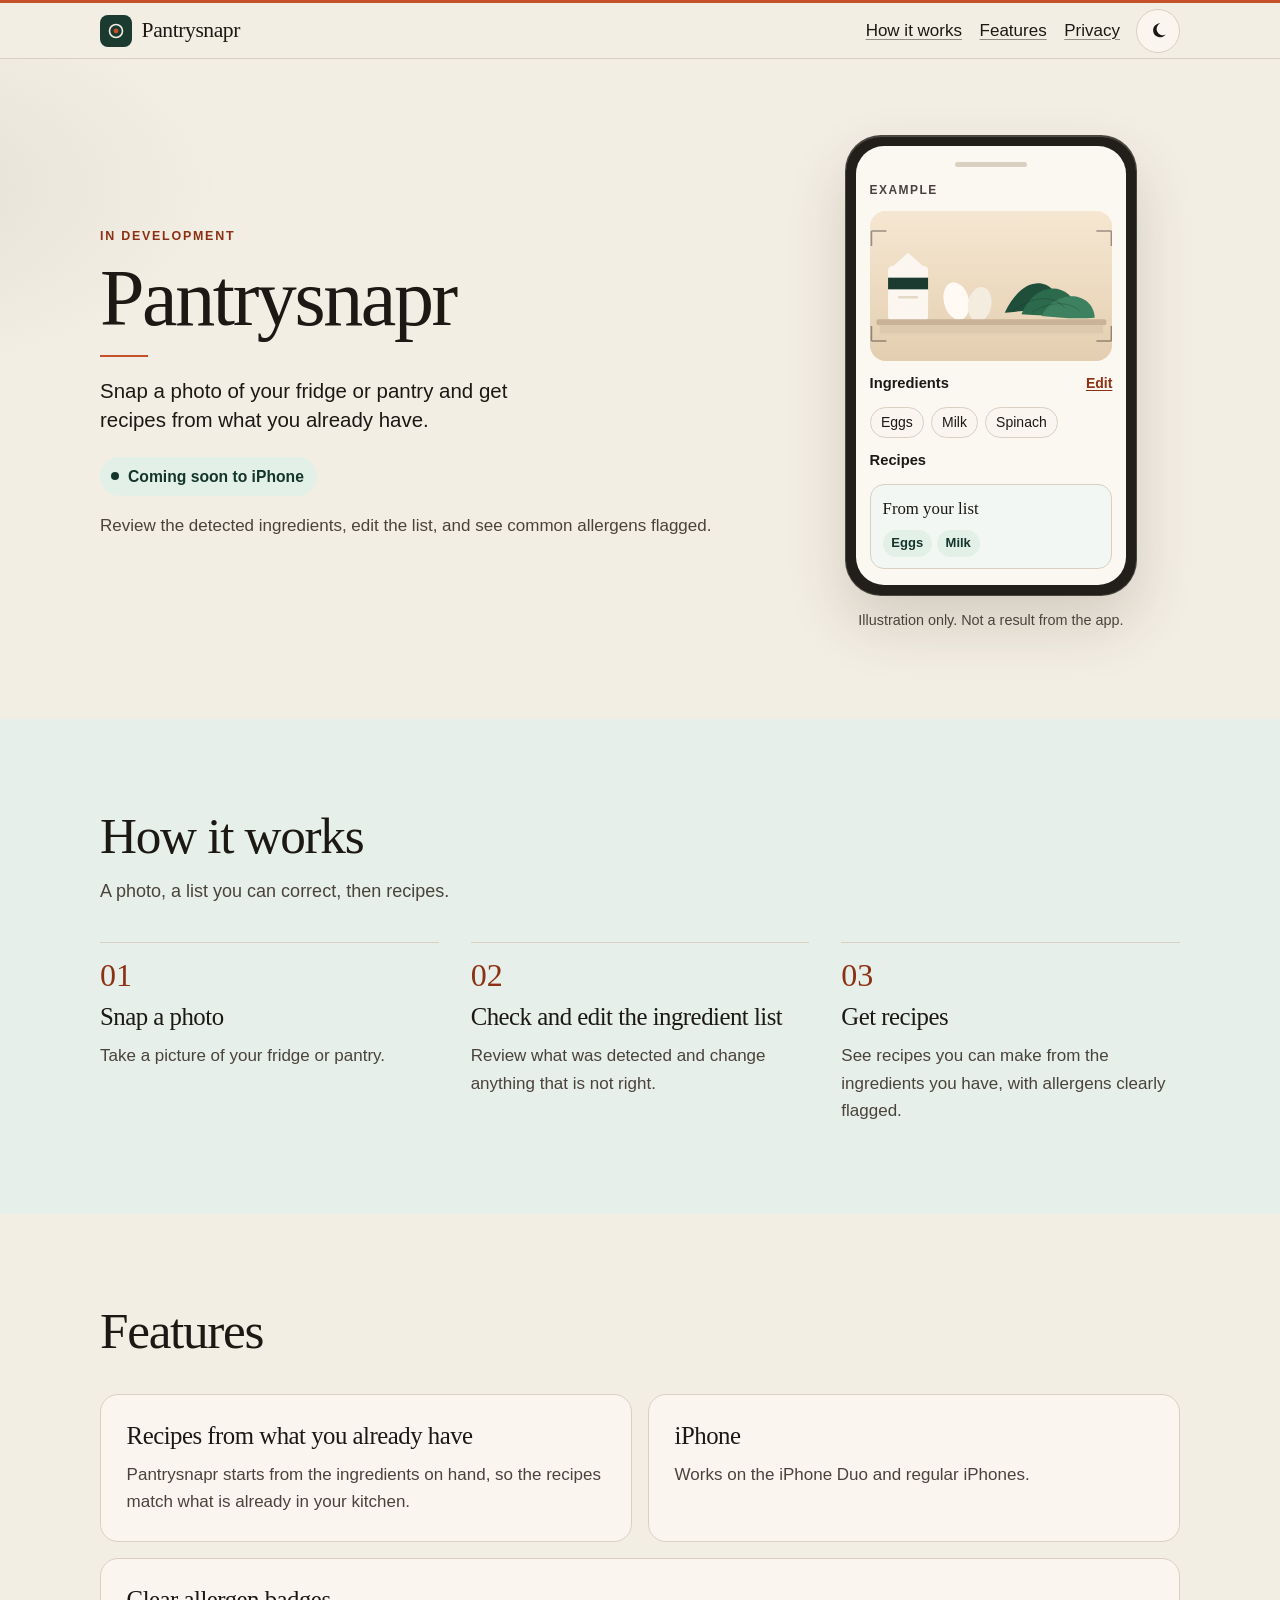
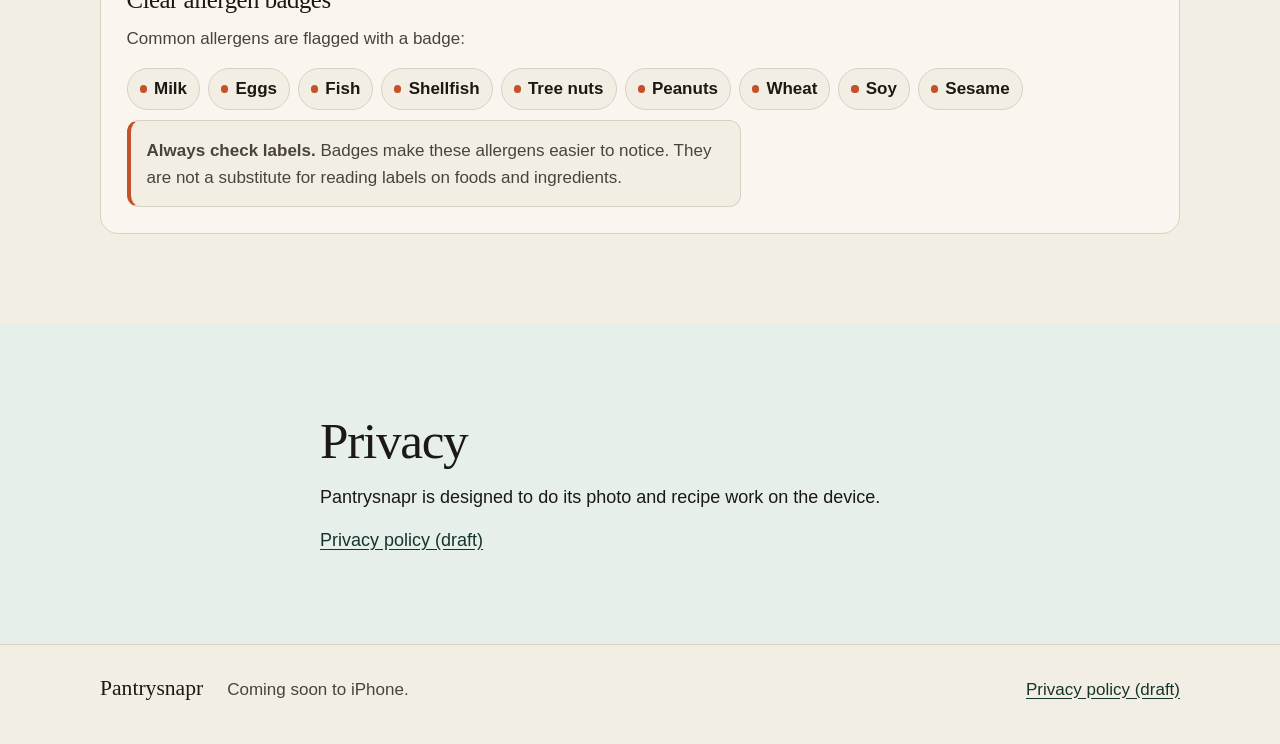
==== index.html @ 1e057cb0 "Add the Pantrysnapr static outline site. A single-page preview for the upcoming iPhone app, plus a d" ====
<!DOCTYPE html>
<html lang="en">
<head>
  <meta charset="utf-8">
  <meta name="viewport" content="width=device-width, initial-scale=1">
  <meta name="color-scheme" content="light dark">
  <meta name="theme-color" content="#f3eee4">
  <script>
    (function () {
      try {
        var stored = localStorage.getItem("theme");
        var dark = stored === "dark" || (stored !== "light" && window.matchMedia("(prefers-color-scheme: dark)").matches);
        if (stored === "light" || stored === "dark") {
          document.documentElement.setAttribute("data-theme", stored);
        }
        var meta = document.querySelector('meta[name="theme-color"]');
        if (meta) meta.setAttribute("content", dark ? "#141210" : "#f3eee4");
      } catch (e) {}
    })();
  </script>
  <title>Pantrysnapr — Coming soon to iPhone</title>
  <meta name="description" content="Pantrysnapr is an upcoming iPhone app. Snap a photo of your fridge or pantry, review the detected ingredients, and see recipes you can make, with allergens clearly flagged.">
  <link rel="icon" href="favicon.svg" type="image/svg+xml">
  <link rel="stylesheet" href="styles.css">
  <noscript><style>.theme-toggle{display:none}</style></noscript>
</head>
<body>
  <a class="skip" href="#main">Skip to content</a>
  <header class="site-header">
    <div class="wrap header-inner">
      <a class="logo" href="index.html">
        <svg class="logo-mark" viewBox="0 0 32 32" width="32" height="32" aria-hidden="true">
          <rect class="mark-bg" width="32" height="32" rx="8"/>
          <circle class="mark-ring" cx="16" cy="16" r="6.5" fill="none" stroke-width="1.6"/>
          <circle class="mark-dot" cx="16" cy="16" r="2.4"/>
        </svg>
        <span>Pantrysnapr</span>
      </a>
      <nav class="nav" aria-label="Primary">
        <a href="#how">How it works</a>
        <a href="#features">Features</a>
        <a href="#privacy">Privacy</a>
      </nav>
      <button type="button" class="theme-toggle" data-theme-toggle aria-pressed="false" aria-label="Use dark theme">
        <svg class="icon icon-moon" viewBox="0 0 24 24" aria-hidden="true">
          <path fill="currentColor" d="M14.6 2.8a8.4 8.4 0 1 0 6.6 13.5A7.2 7.2 0 0 1 14.6 2.8z"/>
        </svg>
        <svg class="icon icon-sun" viewBox="0 0 24 24" aria-hidden="true">
          <circle cx="12" cy="12" r="3.6" fill="currentColor"/>
          <g stroke="currentColor" stroke-width="1.6" stroke-linecap="round">
            <path d="M12 3v2.2M12 18.8V21M3 12h2.2M18.8 12H21M5.4 5.4l1.5 1.5M17.1 17.1l1.5 1.5M18.6 5.4l-1.5 1.5M6.9 17.1l-1.5 1.5"/>
          </g>
        </svg>
      </button>
    </div>
  </header>
  <main id="main" tabindex="-1">
    <section class="hero" aria-labelledby="site-title">
      <div class="wrap hero-grid">
        <div class="hero-copy">
          <p class="kicker">In development</p>
          <h1 class="wordmark" id="site-title">Pantrysnapr</h1>
          <span class="rule" aria-hidden="true"></span>
          <p class="pitch">Snap a photo of your fridge or pantry and get recipes from what you already have.</p>
          <p class="soon"><span class="soon-dot" aria-hidden="true"></span>Coming soon to iPhone</p>
          <p class="support">Review the detected ingredients, edit the list, and see common allergens flagged.</p>
        </div>
        <figure class="hero-visual">
          <div class="device" aria-hidden="true">
            <div class="device-screen">
              <div class="earpiece"></div>
              <p class="screen-kicker">Example</p>
              <div class="photo">
                <svg viewBox="0 0 320 180" preserveAspectRatio="xMidYMid slice">
                  <defs>
                    <linearGradient id="wall" x1="0" y1="0" x2="0" y2="1">
                      <stop offset="0" stop-color="#f6e7d2"/>
                      <stop offset="1" stop-color="#e4ceb0"/>
                    </linearGradient>
                  </defs>
                  <rect width="320" height="180" fill="url(#wall)"/>
                  <g>
                    <path d="M40 68 l20-18 20 18" fill="#fbf7f0"/>
                    <rect x="36" y="66" width="48" height="66" rx="5" fill="#fbf7f0"/>
                    <rect x="36" y="80" width="48" height="14" fill="#1b3a30"/>
                    <rect x="48" y="102" width="24" height="3" rx="1.5" fill="#e4d8c6"/>
                  </g>
                  <ellipse cx="118" cy="108" rx="15" ry="23" fill="#fffaf3" transform="rotate(-14 118 108)"/>
                  <ellipse cx="146" cy="112" rx="14" ry="21" fill="#f3ecdf" transform="rotate(10 146 112)"/>
                  <g>
                    <path d="M176 122c22-48 62-44 66-6-22 2-46 4-66 6z" fill="#1f4f3b"/>
                    <path d="M196 124c16-40 58-42 70-2-24 4-48 4-70 2z" fill="#2c6a4c"/>
                    <path d="M220 126c18-34 62-30 64 2-22 2-46 0-64-2z" fill="#3d8160"/>
                    <path d="M186 120c28-22 52-16 62-4" fill="none" stroke="#163828" stroke-width="1" opacity="0.45"/>
                    <path d="M208 122c26-16 48-12 58-2" fill="none" stroke="#163828" stroke-width="1" opacity="0.35"/>
                  </g>
                  <rect x="22" y="130" width="276" height="7" rx="3" fill="#c9b295"/>
                  <rect x="26" y="137" width="268" height="10" fill="#ddc9ad"/>
                  <g fill="none" stroke="#1c1814" stroke-opacity="0.42" stroke-width="2">
                    <path d="M16 24 h18 M16 24 v18"/>
                    <path d="M304 24 h-18 M304 24 v18"/>
                    <path d="M16 156 h18 M16 156 v-18"/>
                    <path d="M304 156 h-18 M304 156 v-18"/>
                  </g>
                </svg>
              </div>
              <div class="screen-row">
                <p class="screen-label">Ingredients</p>
                <p class="screen-edit">Edit</p>
              </div>
              <ul class="chips">
                <li>Eggs</li>
                <li>Milk</li>
                <li>Spinach</li>
              </ul>
              <p class="screen-label">Recipes</p>
              <div class="mini-card">
                <p class="mini-title">From your list</p>
                <p class="mini-badges"><span class="mini-badge">Eggs</span><span class="mini-badge">Milk</span></p>
              </div>
            </div>
          </div>
          <figcaption>Illustration only. Not a result from the app.<span class="visually-hidden"> A fridge photo, an editable ingredient list, and a recipe with allergen badges.</span></figcaption>
        </figure>
      </div>
    </section>

    <section class="section band" id="how" aria-labelledby="how-title">
      <div class="wrap">
        <div class="section-head">
          <h2 id="how-title">How it works</h2>
          <p class="lede">A photo, a list you can correct, then recipes.</p>
        </div>
        <ol class="steps">
          <li>
            <div class="step">
              <span class="step-index" aria-hidden="true">01</span>
              <h3>Snap a photo</h3>
              <p>Take a picture of your fridge or pantry.</p>
            </div>
          </li>
          <li>
            <div class="step">
              <span class="step-index" aria-hidden="true">02</span>
              <h3>Check and edit the ingredient list</h3>
              <p>Review what was detected and change anything that is not right.</p>
            </div>
          </li>
          <li>
            <div class="step">
              <span class="step-index" aria-hidden="true">03</span>
              <h3>Get recipes</h3>
              <p>See recipes you can make from the ingredients you have, with allergens clearly flagged.</p>
            </div>
          </li>
        </ol>
      </div>
    </section>

    <section class="section" id="features" aria-labelledby="features-title">
      <div class="wrap">
        <div class="section-head">
          <h2 id="features-title">Features</h2>
        </div>
        <div class="cards">
          <article class="card">
            <h3>Recipes from what you already have</h3>
            <p class="card-lead">Pantrysnapr starts from the ingredients on hand, so the recipes match what is already in your kitchen.</p>
          </article>
          <article class="card">
            <h3>iPhone</h3>
            <p class="card-lead">Works on the iPhone Duo and regular iPhones.</p>
          </article>
          <article class="card card-wide">
            <h3>Clear allergen badges</h3>
            <p>Common allergens are flagged with a badge:</p>
            <ul class="badges">
              <li>Milk</li>
              <li>Eggs</li>
              <li>Fish</li>
              <li>Shellfish</li>
              <li>Tree nuts</li>
              <li>Peanuts</li>
              <li>Wheat</li>
              <li>Soy</li>
              <li>Sesame</li>
            </ul>
            <p class="reminder"><strong>Always check labels.</strong> Badges make these allergens easier to notice. They are not a substitute for reading labels on foods and ingredients.</p>
          </article>
        </div>
      </div>
    </section>

    <section class="section band" id="privacy" aria-labelledby="privacy-title">
      <div class="wrap privacy-block">
        <h2 id="privacy-title">Privacy</h2>
        <p>Pantrysnapr is designed to do its photo and recipe work on the device.</p>
        <p><a href="privacy.html">Privacy policy (draft)</a></p>
      </div>
    </section>
  </main>
  <footer class="site-footer">
    <div class="wrap footer-inner">
      <p class="footer-name">Pantrysnapr</p>
      <p class="footer-note">Coming soon to iPhone.</p>
      <nav aria-label="Footer">
        <a href="privacy.html">Privacy policy (draft)</a>
      </nav>
    </div>
  </footer>
  <script src="theme.js"></script>
</body>
</html>
---- styles.css ----
/* Pantrysnapr outline site. System fonts only; no external assets. */

:root {
  color-scheme: light;
  --bg: #f3eee4;
  --surface: #faf6ef;
  --band: #e6efe9;
  --ink: #1c1814;
  --muted: #4a433b;
  --line: #d9d0c2;
  --paprika: #8d3114;
  --paprika-fill: #c4512a;
  --paprika-soft: #f6e4da;
  --herb-text: #14352c;
  --herb-fill: #e3f0e8;
  --link: #14352c;
  --mark-bg: #1b3a30;
  --mark-ring: #f3eee4;
  --bezel: #221e1a;
  --screen: #fbf7f1;
  --mini: #f3f7f4;
  --shadow: 0 28px 60px rgba(48, 28, 12, 0.16);
  --display: "Iowan Old Style", "Palatino Linotype", Palatino, "Noto Serif Display", "Noto Serif", Georgia, serif;
  --sans: Inter, "Source Sans 3", -apple-system, BlinkMacSystemFont, "Segoe UI", sans-serif;
}

:root[data-theme="dark"] {
  color-scheme: dark;
  --bg: #141210;
  --surface: #221f1b;
  --band: #1a211d;
  --ink: #f4efe6;
  --muted: #c8bfb2;
  --line: #3a342c;
  --paprika: #f3b08a;
  --paprika-fill: #c4512a;
  --paprika-soft: #3a241c;
  --herb-text: #d7eee3;
  --herb-fill: #1a2b24;
  --link: #d7eee3;
  --mark-bg: #d7eee3;
  --mark-ring: #141210;
  --bezel: #0c0b0a;
  --screen: #1b1916;
  --mini: #1c2420;
  --shadow: 0 28px 60px rgba(0, 0, 0, 0.5);
}

@media (prefers-color-scheme: dark) {
  :root:not([data-theme="light"]) {
    color-scheme: dark;
    --bg: #141210;
    --surface: #221f1b;
    --band: #1a211d;
    --ink: #f4efe6;
    --muted: #c8bfb2;
    --line: #3a342c;
    --paprika: #f3b08a;
    --paprika-fill: #c4512a;
    --paprika-soft: #3a241c;
    --herb-text: #d7eee3;
    --herb-fill: #1a2b24;
    --link: #d7eee3;
    --mark-bg: #d7eee3;
    --mark-ring: #141210;
    --bezel: #0c0b0a;
    --screen: #1b1916;
    --mini: #1c2420;
    --shadow: 0 28px 60px rgba(0, 0, 0, 0.5);
  }
}

*,
*::before,
*::after {
  box-sizing: border-box;
}

html {
  scroll-padding-top: 5.5rem;
}

body {
  margin: 0;
  border-top: 3px solid var(--paprika-fill);
  background:
    radial-gradient(900px 420px at 100% -10%, rgba(196, 81, 42, 0.08), transparent 55%),
    radial-gradient(700px 380px at -10% 8%, rgba(27, 58, 48, 0.08), transparent 50%),
    var(--bg);
  color: var(--ink);
  font-family: var(--sans);
  font-size: 1.0625rem;
  line-height: 1.6;
  text-rendering: optimizeLegibility;
}

body,
button {
  font-family: var(--sans);
}

h1,
h2,
h3,
p,
ul,
ol,
figure,
blockquote {
  margin: 0;
}

ul,
ol {
  padding: 0;
}

img,
svg {
  display: block;
}

a {
  color: var(--link);
  text-underline-offset: 0.18em;
}

a:visited {
  color: var(--link);
}

a:hover {
  text-decoration-thickness: 2px;
}

:focus-visible {
  outline: 2px solid var(--ink);
  outline-offset: 3px;
}

::selection {
  background: #e7c2b2;
  color: #1c1814;
}

:root[data-theme="dark"] ::selection {
  background: #6b3a28;
  color: #f4efe6;
}

@media (prefers-color-scheme: dark) {
  :root:not([data-theme="light"]) ::selection {
    background: #6b3a28;
    color: #f4efe6;
  }
}

.skip {
  position: absolute;
  left: 1rem;
  top: -4rem;
  z-index: 20;
  background: var(--ink);
  color: var(--bg);
  padding: 0.55rem 0.9rem;
  text-decoration: none;
}

.skip:focus {
  top: 0.75rem;
}

.wrap {
  width: min(1080px, calc(100% - 2 * clamp(1.15rem, 4vw, 2rem)));
  margin-inline: auto;
}

.site-header {
  position: sticky;
  top: 0;
  z-index: 10;
  background: var(--bg);
  border-bottom: 1px solid var(--line);
}

.header-inner {
  display: grid;
  grid-template-columns: 1fr auto;
  grid-template-areas:
    "logo toggle"
    "nav nav";
  align-items: center;
  column-gap: 1rem;
  row-gap: 0.1rem;
  padding-block: 0.7rem;
}

.logo {
  grid-area: logo;
  display: inline-flex;
  align-items: center;
  gap: 0.6rem;
  min-height: 44px;
  color: var(--ink);
  font-family: var(--display);
  font-size: 1.35rem;
  letter-spacing: -0.02em;
  text-decoration: none;
}

.logo-mark {
  width: 2rem;
  height: 2rem;
  flex: none;
}

.logo-mark .mark-bg {
  fill: var(--mark-bg);
}

.logo-mark .mark-ring {
  stroke: var(--mark-ring);
}

.logo-mark .mark-dot {
  fill: var(--paprika-fill);
}

.nav {
  grid-area: nav;
  display: flex;
  flex-wrap: wrap;
  gap: 0.15rem 1.1rem;
}

.nav a {
  display: inline-flex;
  align-items: center;
  min-height: 44px;
  color: var(--ink);
  text-decoration-color: color-mix(in srgb, var(--ink) 45%, transparent);
}

.theme-toggle {
  grid-area: toggle;
  justify-self: end;
  width: 44px;
  height: 44px;
  display: grid;
  place-items: center;
  padding: 0;
  border: 1px solid var(--line);
  border-radius: 999px;
  background: var(--surface);
  color: var(--ink);
  cursor: pointer;
}

.theme-toggle:hover {
  border-color: var(--ink);
}

.theme-toggle .icon {
  width: 1.25rem;
  height: 1.25rem;
}

.icon-sun {
  display: none;
}

:root[data-theme="dark"] .icon-moon {
  display: none;
}

:root[data-theme="dark"] .icon-sun {
  display: block;
}

@media (prefers-color-scheme: dark) {
  :root:not([data-theme="light"]) .icon-moon {
    display: none;
  }

  :root:not([data-theme="light"]) .icon-sun {
    display: block;
  }
}

@media (min-width: 760px) {
  .header-inner {
    grid-template-columns: auto 1fr auto;
    grid-template-areas: "logo nav toggle";
    padding-block: 0.35rem;
  }

  .nav {
    justify-content: flex-end;
  }
}

.hero {
  padding-top: clamp(2.4rem, 6vw, 4.75rem);
  padding-bottom: clamp(3.25rem, 7vw, 5.5rem);
}

.hero-grid {
  display: grid;
  gap: clamp(2.25rem, 5vw, 4rem);
  align-items: center;
}

@media (min-width: 880px) {
  .hero-grid {
    grid-template-columns: minmax(0, 1.35fr) minmax(260px, 0.8fr);
  }
}

.kicker {
  margin-bottom: 0.85rem;
  color: var(--paprika);
  font-size: 0.78rem;
  font-weight: 600;
  letter-spacing: 0.14em;
  text-transform: uppercase;
}

.wordmark {
  font-family: var(--display);
  font-weight: 400;
  font-size: clamp(2.7rem, 5vw + 1rem, 5.6rem);
  line-height: 0.95;
  letter-spacing: -0.03em;
  max-width: 100%;
}

.rule {
  display: block;
  width: 3rem;
  height: 2px;
  margin: 1.15rem 0 1.2rem;
  background: var(--paprika-fill);
}

.pitch {
  max-width: 22em;
  font-size: clamp(1.2rem, 1.6vw, 1.45rem);
  line-height: 1.45;
}

.soon {
  display: inline-flex;
  align-items: center;
  gap: 0.55rem;
  margin-top: 1.35rem;
  padding: 0.45rem 0.85rem 0.45rem 0.7rem;
  border-radius: 999px;
  background: var(--herb-fill);
  color: var(--herb-text);
  font-weight: 600;
  font-size: 0.98rem;
}

.soon-dot {
  width: 0.5rem;
  height: 0.5rem;
  border-radius: 50%;
  background: currentColor;
  flex: none;
}

.support {
  max-width: 36em;
  margin-top: 1rem;
  color: var(--muted);
}

.hero-visual {
  margin: 0;
}

.device {
  width: min(100%, 292px);
  margin-inline: auto;
  padding: 10px;
  border-radius: 36px;
  border: 1px solid rgba(255, 244, 230, 0.18);
  background: var(--bezel);
  box-shadow: var(--shadow), inset 0 1px 0 rgba(255, 248, 240, 0.2);
}

.device-screen {
  display: flex;
  flex-direction: column;
  gap: 0.7rem;
  padding: 0.85rem 0.85rem 0.95rem;
  border-radius: 28px;
  background: var(--screen);
  color: var(--ink);
}

.earpiece {
  width: 4.5rem;
  height: 5px;
  margin: 0.15rem auto 0.15rem;
  border-radius: 999px;
  background: var(--line);
}

.screen-kicker {
  color: var(--muted);
  font-size: 0.75rem;
  font-weight: 600;
  letter-spacing: 0.12em;
  text-transform: uppercase;
}

.photo {
  height: 150px;
  border-radius: 16px;
  overflow: hidden;
  background: #efe2cf;
}

.photo svg {
  width: 100%;
  height: 100%;
}

.screen-row {
  display: flex;
  justify-content: space-between;
  align-items: baseline;
  gap: 0.5rem;
}

.screen-label {
  font-size: 0.92rem;
  font-weight: 600;
}

.screen-edit {
  color: var(--paprika);
  font-size: 0.875rem;
  font-weight: 600;
  text-decoration: underline;
  text-underline-offset: 0.15em;
}

.chips {
  display: flex;
  flex-wrap: wrap;
  gap: 0.4rem;
  list-style: none;
}

.chips li {
  border: 1px solid var(--line);
  border-radius: 999px;
  background: var(--surface);
  padding: 0.2rem 0.65rem;
  font-size: 0.875rem;
}

.mini-card {
  display: flex;
  flex-direction: column;
  align-items: flex-start;
  gap: 0.45rem;
  padding: 0.7rem 0.75rem;
  border: 1px solid var(--line);
  border-radius: 14px;
  background: var(--mini);
}

.mini-title {
  font-family: var(--display);
  font-size: 1.05rem;
}

.mini-badges {
  display: flex;
  flex-wrap: wrap;
  gap: 0.3rem;
}

.mini-badge {
  border-radius: 999px;
  background: var(--herb-fill);
  color: var(--herb-text);
  padding: 0.2rem 0.55rem;
  font-size: 0.8125rem;
  font-weight: 600;
  white-space: nowrap;
}

.visually-hidden {
  position: absolute;
  width: 1px;
  height: 1px;
  padding: 0;
  margin: -1px;
  overflow: hidden;
  clip: rect(0, 0, 0, 0);
  white-space: nowrap;
  border: 0;
}

.hero-visual figcaption {
  max-width: 36ch;
  margin: 0.9rem auto 0;
  color: var(--muted);
  font-size: 0.9rem;
  line-height: 1.45;
  text-align: center;
}

.section {
  padding-block: clamp(3.25rem, 7vw, 5.75rem);
}

.band {
  background: var(--band);
}

.section-head {
  max-width: 38rem;
}

.section-head h2 {
  font-family: var(--display);
  font-weight: 400;
  font-size: clamp(2.1rem, 4vw, 3.25rem);
  line-height: 1.08;
  letter-spacing: -0.025em;
}

.lede {
  margin-top: 0.85rem;
  max-width: 40em;
  color: var(--muted);
  font-size: 1.125rem;
}

.steps {
  list-style: none;
  display: grid;
  gap: 1.75rem;
  margin-top: 2.25rem;
}

.step {
  height: 100%;
  padding-top: 1rem;
  border-top: 1px solid var(--line);
}

.step-index {
  display: block;
  margin-bottom: 0.7rem;
  color: var(--paprika);
  font-family: var(--display);
  font-size: 2rem;
  line-height: 1;
}

.step h3,
.card h3 {
  font-family: var(--display);
  font-weight: 400;
  font-size: 1.55rem;
  line-height: 1.2;
  letter-spacing: -0.02em;
}

.step p,
.card p {
  margin-top: 0.65rem;
  color: var(--muted);
}

@media (min-width: 800px) {
  .steps {
    grid-template-columns: repeat(3, 1fr);
    gap: 2rem;
  }
}

.cards {
  display: grid;
  gap: 1rem;
  margin-top: 2.25rem;
}

.card {
  background: var(--surface);
  border: 1px solid var(--line);
  border-radius: 18px;
  padding: clamp(1.2rem, 2vw, 1.6rem);
}

.card-lead {
  color: var(--ink);
}

@media (min-width: 800px) {
  .cards {
    grid-template-columns: 1fr 1fr;
  }

  .card-wide {
    grid-column: 1 / -1;
  }
}

.badges {
  display: flex;
  flex-wrap: wrap;
  gap: 0.5rem;
  list-style: none;
  margin-top: 1rem;
}

.badges li {
  display: inline-flex;
  align-items: center;
  gap: 0.45rem;
  border: 1px solid var(--line);
  border-radius: 999px;
  background: var(--bg);
  color: var(--ink);
  padding: 0.4rem 0.75rem;
  font-weight: 600;
}

.badges li::before {
  content: "";
  width: 0.45rem;
  height: 0.45rem;
  border-radius: 50%;
  background: var(--paprika-fill);
  flex: none;
}

.reminder {
  margin-top: 1.15rem;
  max-width: 65ch;
  padding: 0.95rem 1rem;
  border: 1px solid var(--line);
  border-left: 4px solid var(--paprika-fill);
  border-radius: 12px;
  color: var(--ink);
  background: var(--bg);
}

.privacy-block {
  max-width: 40rem;
}

.privacy-block h2 {
  font-family: var(--display);
  font-weight: 400;
  font-size: clamp(2.1rem, 4vw, 3.25rem);
  line-height: 1.08;
  letter-spacing: -0.025em;
}

.privacy-block p {
  margin-top: 0.9rem;
  font-size: 1.125rem;
}

.site-footer {
  border-top: 1px solid var(--line);
  padding-block: 1.6rem 2.4rem;
}

.footer-inner {
  display: flex;
  flex-wrap: wrap;
  align-items: baseline;
  gap: 0.6rem 1.5rem;
}

.footer-name {
  font-family: var(--display);
  font-size: 1.35rem;
}

.footer-note {
  color: var(--muted);
}

.footer-inner nav {
  margin-left: auto;
}

@media (max-width: 640px) {
  .footer-inner nav {
    margin-left: 0;
    flex-basis: 100%;
  }
}

.draft-banner {
  background: var(--paprika-soft);
  color: var(--ink);
  border-bottom: 1px solid var(--line);
}

.draft-banner p {
  width: min(1080px, calc(100% - 2 * clamp(1.15rem, 4vw, 2rem)));
  margin-inline: auto;
  padding-block: 0.75rem;
}

.draft-flag {
  display: inline-block;
  margin-right: 0.45rem;
  padding: 0.12rem 0.45rem;
  border: 1px solid var(--ink);
  border-radius: 999px;
  font-size: 0.72rem;
  font-weight: 600;
  letter-spacing: 0.08em;
  text-transform: uppercase;
  vertical-align: 0.12em;
}

.policy {
  max-width: 68ch;
  padding-block: clamp(2.5rem, 6vw, 4.5rem);
}

.policy h1 {
  margin-top: 0.8rem;
  font-family: var(--display);
  font-weight: 400;
  font-size: clamp(2.4rem, 5vw, 3.8rem);
  line-height: 1.08;
  letter-spacing: -0.025em;
}

.policy h2 {
  margin-top: 2rem;
  font-family: var(--display);
  font-weight: 400;
  font-size: 1.7rem;
  letter-spacing: -0.02em;
}

.policy p {
  margin-top: 0.75rem;
}

.policy .back {
  margin-top: 2rem;
}

@media (prefers-reduced-motion: no-preference) {
  html {
    scroll-behavior: smooth;
  }
}

@media (prefers-contrast: more) {
  .soon,
  .card,
  .badges li,
  .theme-toggle,
  .device,
  .draft-banner,
  .reminder,
  .mini-card,
  .chips li {
    border-width: 2px;
  }
}

@media (forced-colors: active) {
  .soon,
  .card,
  .badges li,
  .theme-toggle,
  .device,
  .draft-banner,
  .reminder,
  .mini-card {
    border: 1px solid CanvasText;
  }
}

@media print {
  .theme-toggle,
  .skip {
    display: none;
  }

  .site-header {
    position: static;
  }

  body {
    background: #fff;
    color: #000;
  }
}
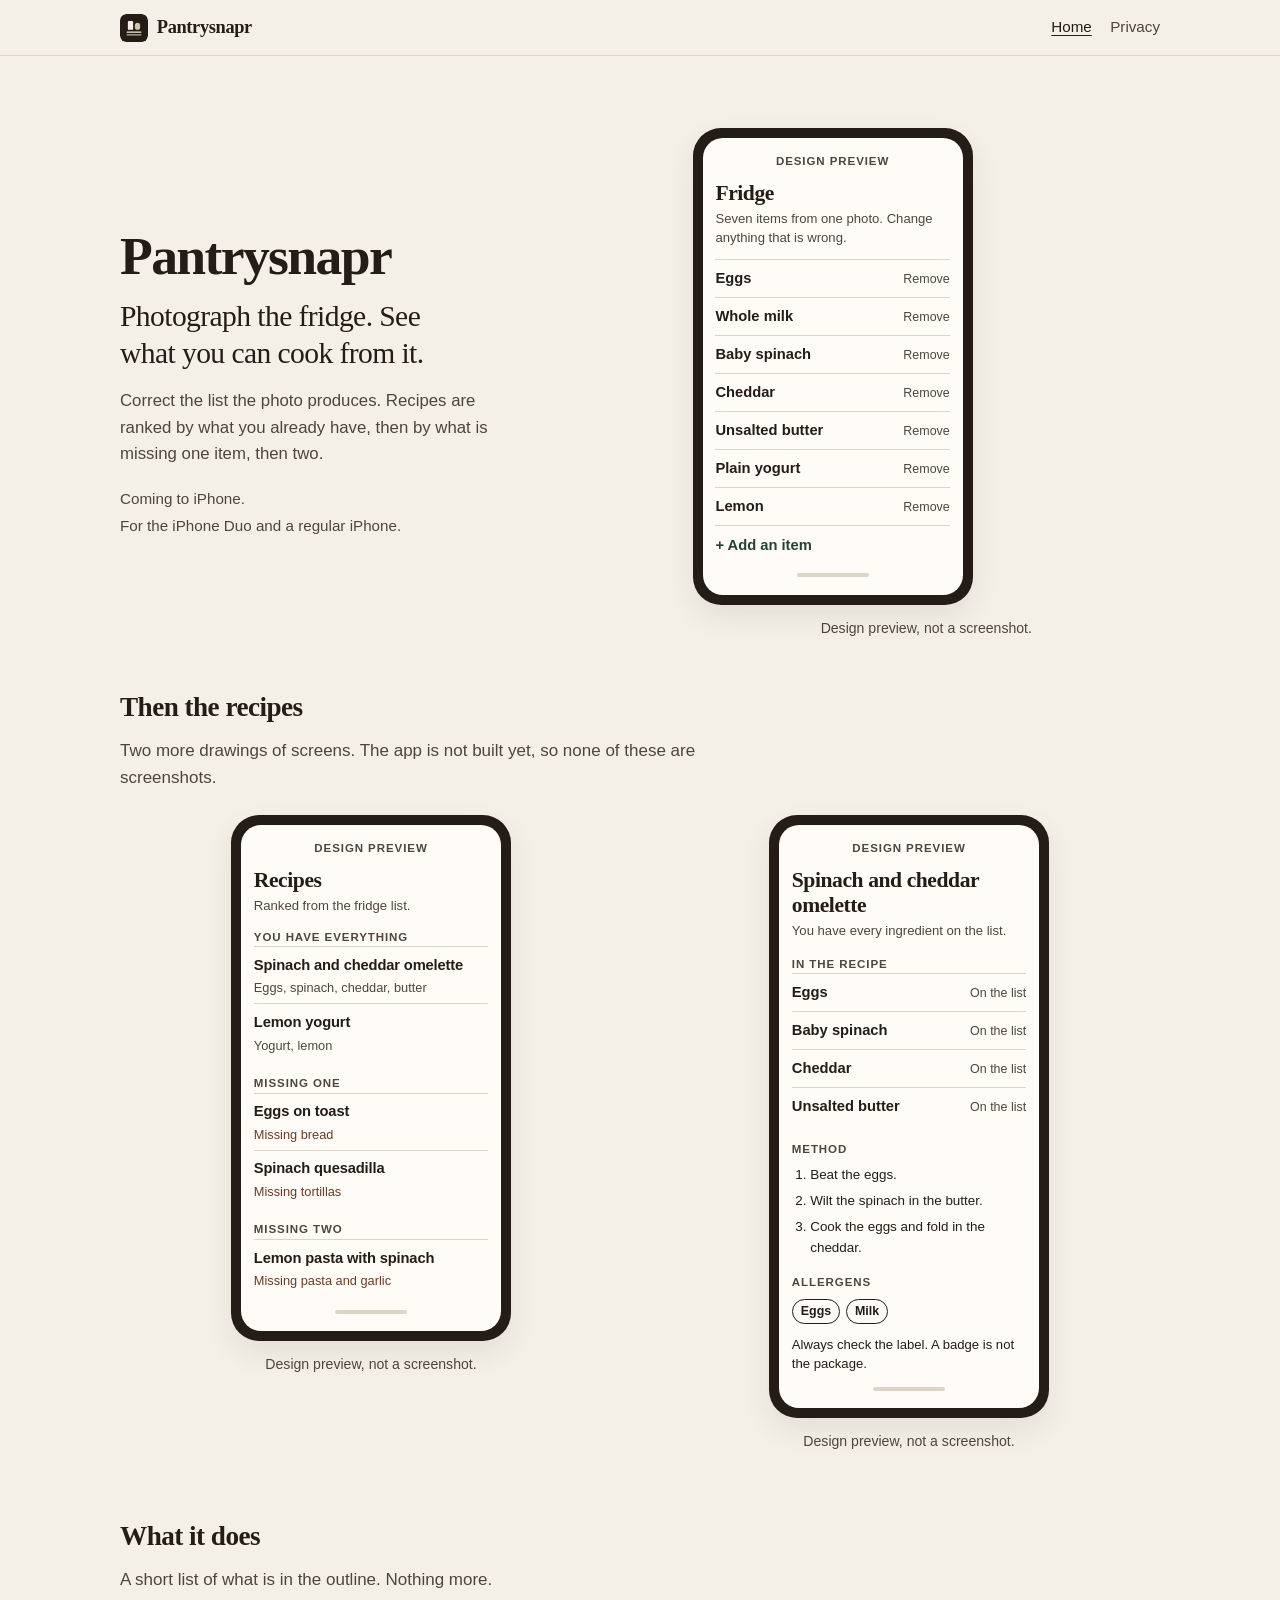
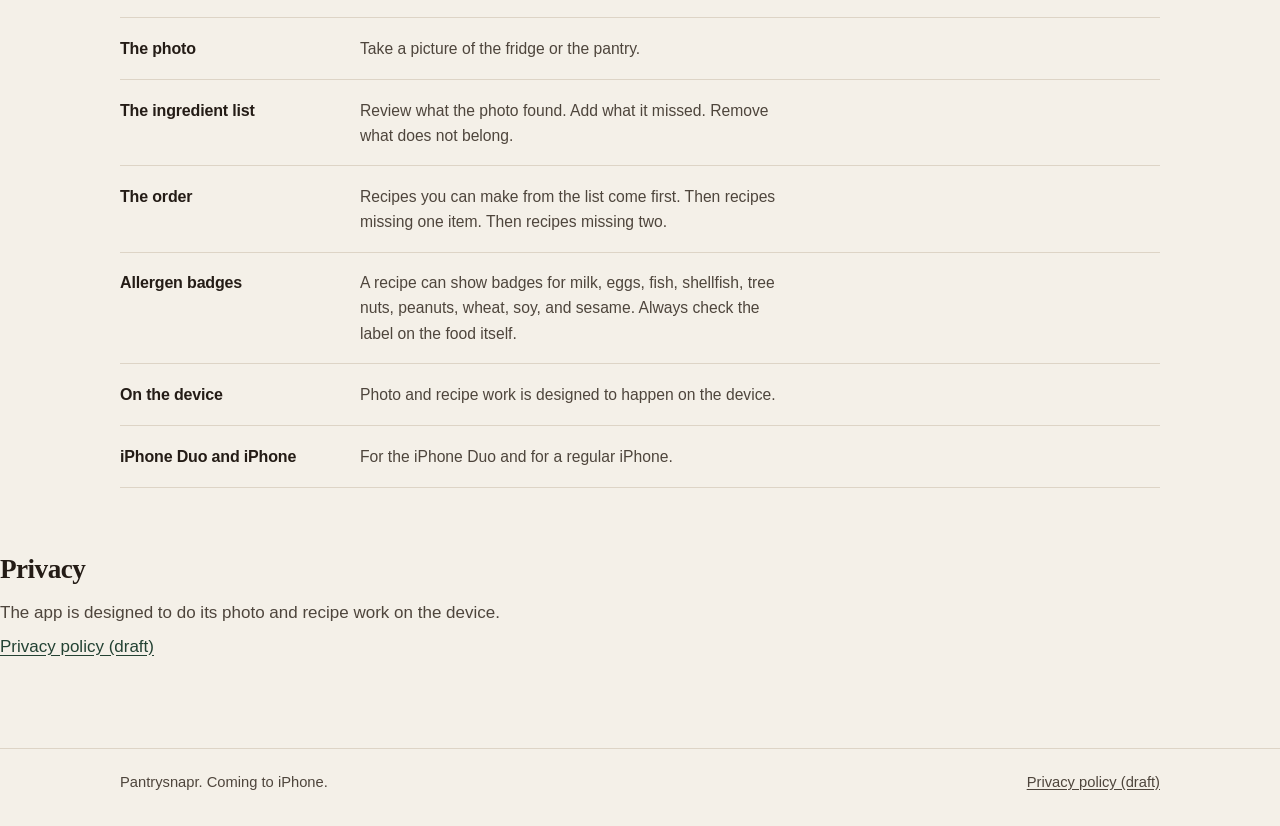
==== commit 1f15cc44: "Redesign the Pantrysnapr site in a plainer style. Drop the gradient landing-page treatment. Use a pa" ====
--- a/index.html
+++ b/index.html
@@ -3,211 +3,204 @@
 <head>
   <meta charset="utf-8">
   <meta name="viewport" content="width=device-width, initial-scale=1">
-  <meta name="color-scheme" content="light dark">
-  <meta name="theme-color" content="#f3eee4">
-  <script>
-    (function () {
-      try {
-        var stored = localStorage.getItem("theme");
-        var dark = stored === "dark" || (stored !== "light" && window.matchMedia("(prefers-color-scheme: dark)").matches);
-        if (stored === "light" || stored === "dark") {
-          document.documentElement.setAttribute("data-theme", stored);
-        }
-        var meta = document.querySelector('meta[name="theme-color"]');
-        if (meta) meta.setAttribute("content", dark ? "#141210" : "#f3eee4");
-      } catch (e) {}
-    })();
-  </script>
-  <title>Pantrysnapr — Coming soon to iPhone</title>
-  <meta name="description" content="Pantrysnapr is an upcoming iPhone app. Snap a photo of your fridge or pantry, review the detected ingredients, and see recipes you can make, with allergens clearly flagged.">
+  <title>Pantrysnapr — a photo of the fridge, then recipes from what is in it</title>
+  <meta name="description" content="Pantrysnapr is an upcoming iPhone app. Photograph the fridge or pantry, edit the ingredient list, and see recipes ranked by what you already have, then what is missing one or two items. Allergens are badged. Coming to iPhone.">
+  <meta name="theme-color" content="#f4f0e8">
   <link rel="icon" href="favicon.svg" type="image/svg+xml">
   <link rel="stylesheet" href="styles.css">
-  <noscript><style>.theme-toggle{display:none}</style></noscript>
 </head>
 <body>
   <a class="skip" href="#main">Skip to content</a>
+
   <header class="site-header">
-    <div class="wrap header-inner">
-      <a class="logo" href="index.html">
-        <svg class="logo-mark" viewBox="0 0 32 32" width="32" height="32" aria-hidden="true">
-          <rect class="mark-bg" width="32" height="32" rx="8"/>
-          <circle class="mark-ring" cx="16" cy="16" r="6.5" fill="none" stroke-width="1.6"/>
-          <circle class="mark-dot" cx="16" cy="16" r="2.4"/>
-        </svg>
+    <nav class="nav" aria-label="Primary">
+      <a class="brand" href="index.html" aria-current="page">
+        <img class="brand-mark" src="favicon.svg" width="28" height="28" alt="">
         <span>Pantrysnapr</span>
       </a>
-      <nav class="nav" aria-label="Primary">
-        <a href="#how">How it works</a>
-        <a href="#features">Features</a>
-        <a href="#privacy">Privacy</a>
-      </nav>
-      <button type="button" class="theme-toggle" data-theme-toggle aria-pressed="false" aria-label="Use dark theme">
-        <svg class="icon icon-moon" viewBox="0 0 24 24" aria-hidden="true">
-          <path fill="currentColor" d="M14.6 2.8a8.4 8.4 0 1 0 6.6 13.5A7.2 7.2 0 0 1 14.6 2.8z"/>
-        </svg>
-        <svg class="icon icon-sun" viewBox="0 0 24 24" aria-hidden="true">
-          <circle cx="12" cy="12" r="3.6" fill="currentColor"/>
-          <g stroke="currentColor" stroke-width="1.6" stroke-linecap="round">
-            <path d="M12 3v2.2M12 18.8V21M3 12h2.2M18.8 12H21M5.4 5.4l1.5 1.5M17.1 17.1l1.5 1.5M18.6 5.4l-1.5 1.5M6.9 17.1l-1.5 1.5"/>
-          </g>
-        </svg>
-      </button>
-    </div>
+      <ul class="nav-links">
+        <li><a href="index.html" aria-current="page">Home</a></li>
+        <li><a href="privacy.html">Privacy</a></li>
+      </ul>
+    </nav>
   </header>
-  <main id="main" tabindex="-1">
+
+  <main id="main">
     <section class="hero" aria-labelledby="site-title">
-      <div class="wrap hero-grid">
+      <div class="wrap hero-inner">
         <div class="hero-copy">
-          <p class="kicker">In development</p>
-          <h1 class="wordmark" id="site-title">Pantrysnapr</h1>
-          <span class="rule" aria-hidden="true"></span>
-          <p class="pitch">Snap a photo of your fridge or pantry and get recipes from what you already have.</p>
-          <p class="soon"><span class="soon-dot" aria-hidden="true"></span>Coming soon to iPhone</p>
-          <p class="support">Review the detected ingredients, edit the list, and see common allergens flagged.</p>
-        </div>
+          <p class="wordmark">Pantrysnapr</p>
+          <h1 id="site-title">Photograph the fridge. See what you can cook from it.</h1>
+          <p class="lede">Correct the list the photo produces. Recipes are ranked by what you already have, then by what is missing one item, then two.</p>
+          <p class="device-note">Coming to iPhone.</p>
+          <p class="device-note">For the iPhone Duo and a regular iPhone.</p>
+        </div>
+
         <figure class="hero-visual">
-          <div class="device" aria-hidden="true">
-            <div class="device-screen">
-              <div class="earpiece"></div>
-              <p class="screen-kicker">Example</p>
-              <div class="photo">
-                <svg viewBox="0 0 320 180" preserveAspectRatio="xMidYMid slice">
-                  <defs>
-                    <linearGradient id="wall" x1="0" y1="0" x2="0" y2="1">
-                      <stop offset="0" stop-color="#f6e7d2"/>
-                      <stop offset="1" stop-color="#e4ceb0"/>
-                    </linearGradient>
-                  </defs>
-                  <rect width="320" height="180" fill="url(#wall)"/>
-                  <g>
-                    <path d="M40 68 l20-18 20 18" fill="#fbf7f0"/>
-                    <rect x="36" y="66" width="48" height="66" rx="5" fill="#fbf7f0"/>
-                    <rect x="36" y="80" width="48" height="14" fill="#1b3a30"/>
-                    <rect x="48" y="102" width="24" height="3" rx="1.5" fill="#e4d8c6"/>
-                  </g>
-                  <ellipse cx="118" cy="108" rx="15" ry="23" fill="#fffaf3" transform="rotate(-14 118 108)"/>
-                  <ellipse cx="146" cy="112" rx="14" ry="21" fill="#f3ecdf" transform="rotate(10 146 112)"/>
-                  <g>
-                    <path d="M176 122c22-48 62-44 66-6-22 2-46 4-66 6z" fill="#1f4f3b"/>
-                    <path d="M196 124c16-40 58-42 70-2-24 4-48 4-70 2z" fill="#2c6a4c"/>
-                    <path d="M220 126c18-34 62-30 64 2-22 2-46 0-64-2z" fill="#3d8160"/>
-                    <path d="M186 120c28-22 52-16 62-4" fill="none" stroke="#163828" stroke-width="1" opacity="0.45"/>
-                    <path d="M208 122c26-16 48-12 58-2" fill="none" stroke="#163828" stroke-width="1" opacity="0.35"/>
-                  </g>
-                  <rect x="22" y="130" width="276" height="7" rx="3" fill="#c9b295"/>
-                  <rect x="26" y="137" width="268" height="10" fill="#ddc9ad"/>
-                  <g fill="none" stroke="#1c1814" stroke-opacity="0.42" stroke-width="2">
-                    <path d="M16 24 h18 M16 24 v18"/>
-                    <path d="M304 24 h-18 M304 24 v18"/>
-                    <path d="M16 156 h18 M16 156 v-18"/>
-                    <path d="M304 156 h-18 M304 156 v-18"/>
-                  </g>
-                </svg>
-              </div>
-              <div class="screen-row">
-                <p class="screen-label">Ingredients</p>
-                <p class="screen-edit">Edit</p>
-              </div>
-              <ul class="chips">
-                <li>Eggs</li>
-                <li>Milk</li>
-                <li>Spinach</li>
-              </ul>
-              <p class="screen-label">Recipes</p>
-              <div class="mini-card">
-                <p class="mini-title">From your list</p>
-                <p class="mini-badges"><span class="mini-badge">Eggs</span><span class="mini-badge">Milk</span></p>
+          <div class="phone">
+            <div class="phone-frame">
+              <div class="phone-screen">
+                <p class="preview-tag">Design preview</p>
+                <p class="screen-title">Fridge</p>
+                <p class="screen-sub">Seven items from one photo. Change anything that is wrong.</p>
+                <ul class="ing-list">
+                  <li><span>Eggs</span><span class="row-action">Remove</span></li>
+                  <li><span>Whole milk</span><span class="row-action">Remove</span></li>
+                  <li><span>Baby spinach</span><span class="row-action">Remove</span></li>
+                  <li><span>Cheddar</span><span class="row-action">Remove</span></li>
+                  <li><span>Unsalted butter</span><span class="row-action">Remove</span></li>
+                  <li><span>Plain yogurt</span><span class="row-action">Remove</span></li>
+                  <li><span>Lemon</span><span class="row-action">Remove</span></li>
+                </ul>
+                <p class="add-row"><span aria-hidden="true">+</span> Add an item</p>
+                <div class="home-bar" aria-hidden="true"></div>
               </div>
             </div>
           </div>
-          <figcaption>Illustration only. Not a result from the app.<span class="visually-hidden"> A fridge photo, an editable ingredient list, and a recipe with allergen badges.</span></figcaption>
+          <figcaption class="caption">Design preview, not a screenshot.</figcaption>
         </figure>
       </div>
     </section>
 
-    <section class="section band" id="how" aria-labelledby="how-title">
+    <section class="screens" id="screens" aria-labelledby="screens-title">
       <div class="wrap">
-        <div class="section-head">
-          <h2 id="how-title">How it works</h2>
-          <p class="lede">A photo, a list you can correct, then recipes.</p>
-        </div>
-        <ol class="steps">
-          <li>
-            <div class="step">
-              <span class="step-index" aria-hidden="true">01</span>
-              <h3>Snap a photo</h3>
-              <p>Take a picture of your fridge or pantry.</p>
+        <div class="screens-head">
+          <h2 id="screens-title">Then the recipes</h2>
+          <p>Two more drawings of screens. The app is not built yet, so none of these are screenshots.</p>
+        </div>
+        <div class="screen-grid">
+          <figure class="phone">
+            <div class="phone-frame">
+              <div class="phone-screen">
+                <p class="preview-tag">Design preview</p>
+                <p class="screen-title">Recipes</p>
+                <p class="screen-sub">Ranked from the fridge list.</p>
+
+                <h3 class="group">You have everything</h3>
+                <ul class="recipe-list">
+                  <li>
+                    <p class="recipe-name">Spinach and cheddar omelette</p>
+                    <p class="recipe-meta">Eggs, spinach, cheddar, butter</p>
+                  </li>
+                  <li>
+                    <p class="recipe-name">Lemon yogurt</p>
+                    <p class="recipe-meta">Yogurt, lemon</p>
+                  </li>
+                </ul>
+
+                <h3 class="group">Missing one</h3>
+                <ul class="recipe-list">
+                  <li>
+                    <p class="recipe-name">Eggs on toast</p>
+                    <p class="recipe-meta missing">Missing bread</p>
+                  </li>
+                  <li>
+                    <p class="recipe-name">Spinach quesadilla</p>
+                    <p class="recipe-meta missing">Missing tortillas</p>
+                  </li>
+                </ul>
+
+                <h3 class="group">Missing two</h3>
+                <ul class="recipe-list">
+                  <li>
+                    <p class="recipe-name">Lemon pasta with spinach</p>
+                    <p class="recipe-meta missing">Missing pasta and garlic</p>
+                  </li>
+                </ul>
+                <div class="home-bar" aria-hidden="true"></div>
+              </div>
             </div>
-          </li>
-          <li>
-            <div class="step">
-              <span class="step-index" aria-hidden="true">02</span>
-              <h3>Check and edit the ingredient list</h3>
-              <p>Review what was detected and change anything that is not right.</p>
+            <figcaption class="caption">Design preview, not a screenshot.</figcaption>
+          </figure>
+
+          <figure class="phone">
+            <div class="phone-frame">
+              <div class="phone-screen">
+                <p class="preview-tag">Design preview</p>
+                <p class="screen-title">Spinach and cheddar omelette</p>
+                <p class="screen-sub">You have every ingredient on the list.</p>
+
+                <h3 class="detail-label">In the recipe</h3>
+                <ul class="detail-list">
+                  <li><span>Eggs</span><span class="have">On the list</span></li>
+                  <li><span>Baby spinach</span><span class="have">On the list</span></li>
+                  <li><span>Cheddar</span><span class="have">On the list</span></li>
+                  <li><span>Unsalted butter</span><span class="have">On the list</span></li>
+                </ul>
+
+                <h3 class="detail-label">Method</h3>
+                <ol class="method">
+                  <li>Beat the eggs.</li>
+                  <li>Wilt the spinach in the butter.</li>
+                  <li>Cook the eggs and fold in the cheddar.</li>
+                </ol>
+
+                <h3 class="detail-label">Allergens</h3>
+                <ul class="badges">
+                  <li>Eggs</li>
+                  <li>Milk</li>
+                </ul>
+                <p class="label-note">Always check the label. A badge is not the package.</p>
+                <div class="home-bar" aria-hidden="true"></div>
+              </div>
             </div>
-          </li>
-          <li>
-            <div class="step">
-              <span class="step-index" aria-hidden="true">03</span>
-              <h3>Get recipes</h3>
-              <p>See recipes you can make from the ingredients you have, with allergens clearly flagged.</p>
-            </div>
-          </li>
-        </ol>
-      </div>
-    </section>
-
-    <section class="section" id="features" aria-labelledby="features-title">
+            <figcaption class="caption">Design preview, not a screenshot.</figcaption>
+          </figure>
+        </div>
+      </div>
+    </section>
+
+    <section class="features" id="does" aria-labelledby="does-title">
       <div class="wrap">
-        <div class="section-head">
-          <h2 id="features-title">Features</h2>
-        </div>
-        <div class="cards">
-          <article class="card">
-            <h3>Recipes from what you already have</h3>
-            <p class="card-lead">Pantrysnapr starts from the ingredients on hand, so the recipes match what is already in your kitchen.</p>
-          </article>
-          <article class="card">
-            <h3>iPhone</h3>
-            <p class="card-lead">Works on the iPhone Duo and regular iPhones.</p>
-          </article>
-          <article class="card card-wide">
-            <h3>Clear allergen badges</h3>
-            <p>Common allergens are flagged with a badge:</p>
-            <ul class="badges">
-              <li>Milk</li>
-              <li>Eggs</li>
-              <li>Fish</li>
-              <li>Shellfish</li>
-              <li>Tree nuts</li>
-              <li>Peanuts</li>
-              <li>Wheat</li>
-              <li>Soy</li>
-              <li>Sesame</li>
-            </ul>
-            <p class="reminder"><strong>Always check labels.</strong> Badges make these allergens easier to notice. They are not a substitute for reading labels on foods and ingredients.</p>
-          </article>
-        </div>
-      </div>
-    </section>
-
-    <section class="section band" id="privacy" aria-labelledby="privacy-title">
+        <div class="features-head">
+          <h2 id="does-title">What it does</h2>
+          <p>A short list of what is in the outline. Nothing more.</p>
+        </div>
+        <ul class="feature-list">
+          <li>
+            <h3>The photo</h3>
+            <p>Take a picture of the fridge or the pantry.</p>
+          </li>
+          <li>
+            <h3>The ingredient list</h3>
+            <p>Review what the photo found. Add what it missed. Remove what does not belong.</p>
+          </li>
+          <li>
+            <h3>The order</h3>
+            <p>Recipes you can make from the list come first. Then recipes missing one item. Then recipes missing two.</p>
+          </li>
+          <li>
+            <h3>Allergen badges</h3>
+            <p>A recipe can show badges for milk, eggs, fish, shellfish, tree nuts, peanuts, wheat, soy, and sesame. Always check the label on the food itself.</p>
+          </li>
+          <li>
+            <h3>On the device</h3>
+            <p>Photo and recipe work is designed to happen on the device.</p>
+          </li>
+          <li>
+            <h3>iPhone Duo and iPhone</h3>
+            <p>For the iPhone Duo and for a regular iPhone.</p>
+          </li>
+        </ul>
+      </div>
+    </section>
+
+    <section class="privacy-band" id="privacy" aria-labelledby="privacy-title">
       <div class="wrap privacy-block">
         <h2 id="privacy-title">Privacy</h2>
-        <p>Pantrysnapr is designed to do its photo and recipe work on the device.</p>
+        <p>The app is designed to do its photo and recipe work on the device.</p>
         <p><a href="privacy.html">Privacy policy (draft)</a></p>
       </div>
     </section>
   </main>
+
   <footer class="site-footer">
     <div class="wrap footer-inner">
-      <p class="footer-name">Pantrysnapr</p>
-      <p class="footer-note">Coming soon to iPhone.</p>
-      <nav aria-label="Footer">
+      <p>Pantrysnapr. Coming to iPhone.</p>
+      <div class="footer-links">
         <a href="privacy.html">Privacy policy (draft)</a>
-      </nav>
+      </div>
     </div>
   </footer>
-  <script src="theme.js"></script>
 </body>
 </html>
--- a/styles.css
+++ b/styles.css
@@ -1,73 +1,20 @@
-/* Pantrysnapr outline site. System fonts only; no external assets. */
+/* Pantrysnapr outline. One paper color, one type pair, no theme switch. */
 
 :root {
+  --bg: #f4f0e8;
+  --ink: #241c16;
+  --muted: #4e453c;
+  --line: #ddd4c6;
+  --link: #234233;
+  --accent: #2c4a38;
+  --panel: #fffcf8;
+  --draft: #f0e4d4;
+  --missing: #6a3b28;
+  --max: 1040px;
+  --pad: clamp(1.25rem, 4vw, 2.5rem);
+  --font: "Avenir Next", Avenir, "Segoe UI", "Helvetica Neue", Helvetica, sans-serif;
+  --display: "Iowan Old Style", "Palatino Linotype", Palatino, "Book Antiqua", Georgia, serif;
   color-scheme: light;
-  --bg: #f3eee4;
-  --surface: #faf6ef;
-  --band: #e6efe9;
-  --ink: #1c1814;
-  --muted: #4a433b;
-  --line: #d9d0c2;
-  --paprika: #8d3114;
-  --paprika-fill: #c4512a;
-  --paprika-soft: #f6e4da;
-  --herb-text: #14352c;
-  --herb-fill: #e3f0e8;
-  --link: #14352c;
-  --mark-bg: #1b3a30;
-  --mark-ring: #f3eee4;
-  --bezel: #221e1a;
-  --screen: #fbf7f1;
-  --mini: #f3f7f4;
-  --shadow: 0 28px 60px rgba(48, 28, 12, 0.16);
-  --display: "Iowan Old Style", "Palatino Linotype", Palatino, "Noto Serif Display", "Noto Serif", Georgia, serif;
-  --sans: Inter, "Source Sans 3", -apple-system, BlinkMacSystemFont, "Segoe UI", sans-serif;
-}
-
-:root[data-theme="dark"] {
-  color-scheme: dark;
-  --bg: #141210;
-  --surface: #221f1b;
-  --band: #1a211d;
-  --ink: #f4efe6;
-  --muted: #c8bfb2;
-  --line: #3a342c;
-  --paprika: #f3b08a;
-  --paprika-fill: #c4512a;
-  --paprika-soft: #3a241c;
-  --herb-text: #d7eee3;
-  --herb-fill: #1a2b24;
-  --link: #d7eee3;
-  --mark-bg: #d7eee3;
-  --mark-ring: #141210;
-  --bezel: #0c0b0a;
-  --screen: #1b1916;
-  --mini: #1c2420;
-  --shadow: 0 28px 60px rgba(0, 0, 0, 0.5);
-}
-
-@media (prefers-color-scheme: dark) {
-  :root:not([data-theme="light"]) {
-    color-scheme: dark;
-    --bg: #141210;
-    --surface: #221f1b;
-    --band: #1a211d;
-    --ink: #f4efe6;
-    --muted: #c8bfb2;
-    --line: #3a342c;
-    --paprika: #f3b08a;
-    --paprika-fill: #c4512a;
-    --paprika-soft: #3a241c;
-    --herb-text: #d7eee3;
-    --herb-fill: #1a2b24;
-    --link: #d7eee3;
-    --mark-bg: #d7eee3;
-    --mark-ring: #141210;
-    --bezel: #0c0b0a;
-    --screen: #1b1916;
-    --mini: #1c2420;
-    --shadow: 0 28px 60px rgba(0, 0, 0, 0.5);
-  }
 }
 
 *,
@@ -77,684 +24,7 @@
 }
 
 html {
-  scroll-padding-top: 5.5rem;
-}
-
-body {
-  margin: 0;
-  border-top: 3px solid var(--paprika-fill);
-  background:
-    radial-gradient(900px 420px at 100% -10%, rgba(196, 81, 42, 0.08), transparent 55%),
-    radial-gradient(700px 380px at -10% 8%, rgba(27, 58, 48, 0.08), transparent 50%),
-    var(--bg);
-  color: var(--ink);
-  font-family: var(--sans);
-  font-size: 1.0625rem;
-  line-height: 1.6;
-  text-rendering: optimizeLegibility;
-}
-
-body,
-button {
-  font-family: var(--sans);
-}
-
-h1,
-h2,
-h3,
-p,
-ul,
-ol,
-figure,
-blockquote {
-  margin: 0;
-}
-
-ul,
-ol {
-  padding: 0;
-}
-
-img,
-svg {
-  display: block;
-}
-
-a {
-  color: var(--link);
-  text-underline-offset: 0.18em;
-}
-
-a:visited {
-  color: var(--link);
-}
-
-a:hover {
-  text-decoration-thickness: 2px;
-}
-
-:focus-visible {
-  outline: 2px solid var(--ink);
-  outline-offset: 3px;
-}
-
-::selection {
-  background: #e7c2b2;
-  color: #1c1814;
-}
-
-:root[data-theme="dark"] ::selection {
-  background: #6b3a28;
-  color: #f4efe6;
-}
-
-@media (prefers-color-scheme: dark) {
-  :root:not([data-theme="light"]) ::selection {
-    background: #6b3a28;
-    color: #f4efe6;
-  }
-}
-
-.skip {
-  position: absolute;
-  left: 1rem;
-  top: -4rem;
-  z-index: 20;
-  background: var(--ink);
-  color: var(--bg);
-  padding: 0.55rem 0.9rem;
-  text-decoration: none;
-}
-
-.skip:focus {
-  top: 0.75rem;
-}
-
-.wrap {
-  width: min(1080px, calc(100% - 2 * clamp(1.15rem, 4vw, 2rem)));
-  margin-inline: auto;
-}
-
-.site-header {
-  position: sticky;
-  top: 0;
-  z-index: 10;
-  background: var(--bg);
-  border-bottom: 1px solid var(--line);
-}
-
-.header-inner {
-  display: grid;
-  grid-template-columns: 1fr auto;
-  grid-template-areas:
-    "logo toggle"
-    "nav nav";
-  align-items: center;
-  column-gap: 1rem;
-  row-gap: 0.1rem;
-  padding-block: 0.7rem;
-}
-
-.logo {
-  grid-area: logo;
-  display: inline-flex;
-  align-items: center;
-  gap: 0.6rem;
-  min-height: 44px;
-  color: var(--ink);
-  font-family: var(--display);
-  font-size: 1.35rem;
-  letter-spacing: -0.02em;
-  text-decoration: none;
-}
-
-.logo-mark {
-  width: 2rem;
-  height: 2rem;
-  flex: none;
-}
-
-.logo-mark .mark-bg {
-  fill: var(--mark-bg);
-}
-
-.logo-mark .mark-ring {
-  stroke: var(--mark-ring);
-}
-
-.logo-mark .mark-dot {
-  fill: var(--paprika-fill);
-}
-
-.nav {
-  grid-area: nav;
-  display: flex;
-  flex-wrap: wrap;
-  gap: 0.15rem 1.1rem;
-}
-
-.nav a {
-  display: inline-flex;
-  align-items: center;
-  min-height: 44px;
-  color: var(--ink);
-  text-decoration-color: color-mix(in srgb, var(--ink) 45%, transparent);
-}
-
-.theme-toggle {
-  grid-area: toggle;
-  justify-self: end;
-  width: 44px;
-  height: 44px;
-  display: grid;
-  place-items: center;
-  padding: 0;
-  border: 1px solid var(--line);
-  border-radius: 999px;
-  background: var(--surface);
-  color: var(--ink);
-  cursor: pointer;
-}
-
-.theme-toggle:hover {
-  border-color: var(--ink);
-}
-
-.theme-toggle .icon {
-  width: 1.25rem;
-  height: 1.25rem;
-}
-
-.icon-sun {
-  display: none;
-}
-
-:root[data-theme="dark"] .icon-moon {
-  display: none;
-}
-
-:root[data-theme="dark"] .icon-sun {
-  display: block;
-}
-
-@media (prefers-color-scheme: dark) {
-  :root:not([data-theme="light"]) .icon-moon {
-    display: none;
-  }
-
-  :root:not([data-theme="light"]) .icon-sun {
-    display: block;
-  }
-}
-
-@media (min-width: 760px) {
-  .header-inner {
-    grid-template-columns: auto 1fr auto;
-    grid-template-areas: "logo nav toggle";
-    padding-block: 0.35rem;
-  }
-
-  .nav {
-    justify-content: flex-end;
-  }
-}
-
-.hero {
-  padding-top: clamp(2.4rem, 6vw, 4.75rem);
-  padding-bottom: clamp(3.25rem, 7vw, 5.5rem);
-}
-
-.hero-grid {
-  display: grid;
-  gap: clamp(2.25rem, 5vw, 4rem);
-  align-items: center;
-}
-
-@media (min-width: 880px) {
-  .hero-grid {
-    grid-template-columns: minmax(0, 1.35fr) minmax(260px, 0.8fr);
-  }
-}
-
-.kicker {
-  margin-bottom: 0.85rem;
-  color: var(--paprika);
-  font-size: 0.78rem;
-  font-weight: 600;
-  letter-spacing: 0.14em;
-  text-transform: uppercase;
-}
-
-.wordmark {
-  font-family: var(--display);
-  font-weight: 400;
-  font-size: clamp(2.7rem, 5vw + 1rem, 5.6rem);
-  line-height: 0.95;
-  letter-spacing: -0.03em;
-  max-width: 100%;
-}
-
-.rule {
-  display: block;
-  width: 3rem;
-  height: 2px;
-  margin: 1.15rem 0 1.2rem;
-  background: var(--paprika-fill);
-}
-
-.pitch {
-  max-width: 22em;
-  font-size: clamp(1.2rem, 1.6vw, 1.45rem);
-  line-height: 1.45;
-}
-
-.soon {
-  display: inline-flex;
-  align-items: center;
-  gap: 0.55rem;
-  margin-top: 1.35rem;
-  padding: 0.45rem 0.85rem 0.45rem 0.7rem;
-  border-radius: 999px;
-  background: var(--herb-fill);
-  color: var(--herb-text);
-  font-weight: 600;
-  font-size: 0.98rem;
-}
-
-.soon-dot {
-  width: 0.5rem;
-  height: 0.5rem;
-  border-radius: 50%;
-  background: currentColor;
-  flex: none;
-}
-
-.support {
-  max-width: 36em;
-  margin-top: 1rem;
-  color: var(--muted);
-}
-
-.hero-visual {
-  margin: 0;
-}
-
-.device {
-  width: min(100%, 292px);
-  margin-inline: auto;
-  padding: 10px;
-  border-radius: 36px;
-  border: 1px solid rgba(255, 244, 230, 0.18);
-  background: var(--bezel);
-  box-shadow: var(--shadow), inset 0 1px 0 rgba(255, 248, 240, 0.2);
-}
-
-.device-screen {
-  display: flex;
-  flex-direction: column;
-  gap: 0.7rem;
-  padding: 0.85rem 0.85rem 0.95rem;
-  border-radius: 28px;
-  background: var(--screen);
-  color: var(--ink);
-}
-
-.earpiece {
-  width: 4.5rem;
-  height: 5px;
-  margin: 0.15rem auto 0.15rem;
-  border-radius: 999px;
-  background: var(--line);
-}
-
-.screen-kicker {
-  color: var(--muted);
-  font-size: 0.75rem;
-  font-weight: 600;
-  letter-spacing: 0.12em;
-  text-transform: uppercase;
-}
-
-.photo {
-  height: 150px;
-  border-radius: 16px;
-  overflow: hidden;
-  background: #efe2cf;
-}
-
-.photo svg {
-  width: 100%;
-  height: 100%;
-}
-
-.screen-row {
-  display: flex;
-  justify-content: space-between;
-  align-items: baseline;
-  gap: 0.5rem;
-}
-
-.screen-label {
-  font-size: 0.92rem;
-  font-weight: 600;
-}
-
-.screen-edit {
-  color: var(--paprika);
-  font-size: 0.875rem;
-  font-weight: 600;
-  text-decoration: underline;
-  text-underline-offset: 0.15em;
-}
-
-.chips {
-  display: flex;
-  flex-wrap: wrap;
-  gap: 0.4rem;
-  list-style: none;
-}
-
-.chips li {
-  border: 1px solid var(--line);
-  border-radius: 999px;
-  background: var(--surface);
-  padding: 0.2rem 0.65rem;
-  font-size: 0.875rem;
-}
-
-.mini-card {
-  display: flex;
-  flex-direction: column;
-  align-items: flex-start;
-  gap: 0.45rem;
-  padding: 0.7rem 0.75rem;
-  border: 1px solid var(--line);
-  border-radius: 14px;
-  background: var(--mini);
-}
-
-.mini-title {
-  font-family: var(--display);
-  font-size: 1.05rem;
-}
-
-.mini-badges {
-  display: flex;
-  flex-wrap: wrap;
-  gap: 0.3rem;
-}
-
-.mini-badge {
-  border-radius: 999px;
-  background: var(--herb-fill);
-  color: var(--herb-text);
-  padding: 0.2rem 0.55rem;
-  font-size: 0.8125rem;
-  font-weight: 600;
-  white-space: nowrap;
-}
-
-.visually-hidden {
-  position: absolute;
-  width: 1px;
-  height: 1px;
-  padding: 0;
-  margin: -1px;
-  overflow: hidden;
-  clip: rect(0, 0, 0, 0);
-  white-space: nowrap;
-  border: 0;
-}
-
-.hero-visual figcaption {
-  max-width: 36ch;
-  margin: 0.9rem auto 0;
-  color: var(--muted);
-  font-size: 0.9rem;
-  line-height: 1.45;
-  text-align: center;
-}
-
-.section {
-  padding-block: clamp(3.25rem, 7vw, 5.75rem);
-}
-
-.band {
-  background: var(--band);
-}
-
-.section-head {
-  max-width: 38rem;
-}
-
-.section-head h2 {
-  font-family: var(--display);
-  font-weight: 400;
-  font-size: clamp(2.1rem, 4vw, 3.25rem);
-  line-height: 1.08;
-  letter-spacing: -0.025em;
-}
-
-.lede {
-  margin-top: 0.85rem;
-  max-width: 40em;
-  color: var(--muted);
-  font-size: 1.125rem;
-}
-
-.steps {
-  list-style: none;
-  display: grid;
-  gap: 1.75rem;
-  margin-top: 2.25rem;
-}
-
-.step {
-  height: 100%;
-  padding-top: 1rem;
-  border-top: 1px solid var(--line);
-}
-
-.step-index {
-  display: block;
-  margin-bottom: 0.7rem;
-  color: var(--paprika);
-  font-family: var(--display);
-  font-size: 2rem;
-  line-height: 1;
-}
-
-.step h3,
-.card h3 {
-  font-family: var(--display);
-  font-weight: 400;
-  font-size: 1.55rem;
-  line-height: 1.2;
-  letter-spacing: -0.02em;
-}
-
-.step p,
-.card p {
-  margin-top: 0.65rem;
-  color: var(--muted);
-}
-
-@media (min-width: 800px) {
-  .steps {
-    grid-template-columns: repeat(3, 1fr);
-    gap: 2rem;
-  }
-}
-
-.cards {
-  display: grid;
-  gap: 1rem;
-  margin-top: 2.25rem;
-}
-
-.card {
-  background: var(--surface);
-  border: 1px solid var(--line);
-  border-radius: 18px;
-  padding: clamp(1.2rem, 2vw, 1.6rem);
-}
-
-.card-lead {
-  color: var(--ink);
-}
-
-@media (min-width: 800px) {
-  .cards {
-    grid-template-columns: 1fr 1fr;
-  }
-
-  .card-wide {
-    grid-column: 1 / -1;
-  }
-}
-
-.badges {
-  display: flex;
-  flex-wrap: wrap;
-  gap: 0.5rem;
-  list-style: none;
-  margin-top: 1rem;
-}
-
-.badges li {
-  display: inline-flex;
-  align-items: center;
-  gap: 0.45rem;
-  border: 1px solid var(--line);
-  border-radius: 999px;
-  background: var(--bg);
-  color: var(--ink);
-  padding: 0.4rem 0.75rem;
-  font-weight: 600;
-}
-
-.badges li::before {
-  content: "";
-  width: 0.45rem;
-  height: 0.45rem;
-  border-radius: 50%;
-  background: var(--paprika-fill);
-  flex: none;
-}
-
-.reminder {
-  margin-top: 1.15rem;
-  max-width: 65ch;
-  padding: 0.95rem 1rem;
-  border: 1px solid var(--line);
-  border-left: 4px solid var(--paprika-fill);
-  border-radius: 12px;
-  color: var(--ink);
-  background: var(--bg);
-}
-
-.privacy-block {
-  max-width: 40rem;
-}
-
-.privacy-block h2 {
-  font-family: var(--display);
-  font-weight: 400;
-  font-size: clamp(2.1rem, 4vw, 3.25rem);
-  line-height: 1.08;
-  letter-spacing: -0.025em;
-}
-
-.privacy-block p {
-  margin-top: 0.9rem;
-  font-size: 1.125rem;
-}
-
-.site-footer {
-  border-top: 1px solid var(--line);
-  padding-block: 1.6rem 2.4rem;
-}
-
-.footer-inner {
-  display: flex;
-  flex-wrap: wrap;
-  align-items: baseline;
-  gap: 0.6rem 1.5rem;
-}
-
-.footer-name {
-  font-family: var(--display);
-  font-size: 1.35rem;
-}
-
-.footer-note {
-  color: var(--muted);
-}
-
-.footer-inner nav {
-  margin-left: auto;
-}
-
-@media (max-width: 640px) {
-  .footer-inner nav {
-    margin-left: 0;
-    flex-basis: 100%;
-  }
-}
-
-.draft-banner {
-  background: var(--paprika-soft);
-  color: var(--ink);
-  border-bottom: 1px solid var(--line);
-}
-
-.draft-banner p {
-  width: min(1080px, calc(100% - 2 * clamp(1.15rem, 4vw, 2rem)));
-  margin-inline: auto;
-  padding-block: 0.75rem;
-}
-
-.draft-flag {
-  display: inline-block;
-  margin-right: 0.45rem;
-  padding: 0.12rem 0.45rem;
-  border: 1px solid var(--ink);
-  border-radius: 999px;
-  font-size: 0.72rem;
-  font-weight: 600;
-  letter-spacing: 0.08em;
-  text-transform: uppercase;
-  vertical-align: 0.12em;
-}
-
-.policy {
-  max-width: 68ch;
-  padding-block: clamp(2.5rem, 6vw, 4.5rem);
-}
-
-.policy h1 {
-  margin-top: 0.8rem;
-  font-family: var(--display);
-  font-weight: 400;
-  font-size: clamp(2.4rem, 5vw, 3.8rem);
-  line-height: 1.08;
-  letter-spacing: -0.025em;
-}
-
-.policy h2 {
-  margin-top: 2rem;
-  font-family: var(--display);
-  font-weight: 400;
-  font-size: 1.7rem;
-  letter-spacing: -0.02em;
-}
-
-.policy p {
-  margin-top: 0.75rem;
-}
-
-.policy .back {
-  margin-top: 2rem;
+  scroll-padding-top: 4.5rem;
 }
 
 @media (prefers-reduced-motion: no-preference) {
@@ -763,45 +33,539 @@
   }
 }
 
-@media (prefers-contrast: more) {
-  .soon,
-  .card,
+body {
+  margin: 0;
+  min-height: 100vh;
+  background: var(--bg);
+  color: var(--ink);
+  font: 17px/1.6 var(--font);
+  text-rendering: optimizeLegibility;
+}
+
+img,
+svg {
+  max-width: 100%;
+  height: auto;
+  vertical-align: middle;
+}
+
+a {
+  color: var(--link);
+  text-underline-offset: 0.16em;
+}
+
+a:visited {
+  color: var(--link);
+}
+
+a:hover {
+  text-decoration-thickness: 2px;
+}
+
+:focus-visible {
+  outline: 2px solid var(--accent);
+  outline-offset: 3px;
+}
+
+.skip {
+  position: absolute;
+  left: -9999px;
+  top: 0;
+}
+
+.skip:focus {
+  left: var(--pad);
+  top: 0.75rem;
+  z-index: 100;
+  background: var(--ink);
+  color: var(--bg);
+  padding: 0.5rem 0.75rem;
+  text-decoration: none;
+}
+
+.wrap {
+  width: min(100% - 2 * var(--pad), var(--max));
+  margin-inline: auto;
+}
+
+.site-header {
+  position: sticky;
+  top: 0;
+  z-index: 20;
+  background: var(--bg);
+  border-bottom: 1px solid var(--line);
+}
+
+.nav {
+  display: flex;
+  flex-wrap: wrap;
+  align-items: center;
+  justify-content: space-between;
+  gap: 0.25rem 1rem;
+  width: min(100% - 2 * var(--pad), var(--max));
+  margin-inline: auto;
+  padding: 0.35rem 0;
+}
+
+.brand {
+  display: inline-flex;
+  align-items: center;
+  gap: 0.55rem;
+  min-height: 44px;
+  color: var(--ink);
+  text-decoration: none;
+  font-family: var(--display);
+  font-weight: 600;
+  font-size: 1.15rem;
+  letter-spacing: -0.02em;
+}
+
+.brand:hover {
+  color: var(--ink);
+  text-decoration: none;
+}
+
+.brand-mark {
+  flex: none;
+  width: 1.75rem;
+  height: 1.75rem;
+  border-radius: 0.4rem;
+}
+
+.nav-links {
+  display: flex;
+  gap: 0.35rem 1.15rem;
+  list-style: none;
+  margin: 0;
+  padding: 0;
+  font-size: 0.95rem;
+}
+
+.nav-links a {
+  display: inline-flex;
+  align-items: center;
+  min-height: 44px;
+  color: var(--muted);
+  text-decoration: none;
+}
+
+.nav-links a:hover,
+.nav-links a[aria-current="page"] {
+  color: var(--ink);
+  text-decoration: underline;
+  text-underline-offset: 0.2em;
+}
+
+.hero {
+  padding: clamp(2.5rem, 7vw, 4.5rem) 0 clamp(2rem, 5vw, 3rem);
+}
+
+.hero-inner {
+  display: grid;
+  gap: clamp(2rem, 5vw, 3.5rem);
+  align-items: start;
+}
+
+@media (min-width: 860px) {
+  .hero-inner {
+    grid-template-columns: 1.05fr 0.95fr;
+    align-items: center;
+  }
+}
+
+.wordmark {
+  margin: 0 0 0.85rem;
+  font-family: var(--display);
+  font-size: clamp(2.4rem, 6vw, 3.35rem);
+  font-weight: 600;
+  letter-spacing: -0.03em;
+  line-height: 1.05;
+}
+
+.hero h1 {
+  margin: 0 0 1rem;
+  max-width: 22ch;
+  font-family: var(--display);
+  font-size: clamp(1.45rem, 3.2vw, 1.85rem);
+  font-weight: 500;
+  letter-spacing: -0.02em;
+  line-height: 1.25;
+}
+
+.lede {
+  margin: 0 0 1.15rem;
+  max-width: 42ch;
+  color: var(--muted);
+  font-size: 1.05rem;
+}
+
+.device-note {
+  margin: 0;
+  color: var(--muted);
+  font-size: 0.95rem;
+}
+
+.device-note + .device-note {
+  margin-top: 0.2rem;
+}
+
+.hero-visual {
+  margin: 0;
+}
+
+.caption {
+  margin: 0.85rem auto 0;
+  max-width: 28ch;
+  color: var(--muted);
+  font-size: 0.88rem;
+  line-height: 1.4;
+  text-align: center;
+  text-wrap: balance;
+}
+
+.screens {
+  padding: 0 0 clamp(2.5rem, 6vw, 3.5rem);
+}
+
+.screens-head,
+.features-head,
+.privacy-block {
+  max-width: 40rem;
+  margin: 0 0 1.5rem;
+}
+
+.screens-head h2,
+.features-head h2,
+.privacy-block h2 {
+  margin: 0 0 0.45rem;
+  font-family: var(--display);
+  font-size: clamp(1.4rem, 3vw, 1.7rem);
+  font-weight: 600;
+  letter-spacing: -0.02em;
+}
+
+.screens-head p,
+.features-head p,
+.privacy-block p {
+  margin: 0.45rem 0 0;
+  color: var(--muted);
+}
+
+.screen-grid {
+  display: grid;
+  gap: 2.25rem;
+  justify-items: center;
+}
+
+@media (min-width: 800px) {
+  .screen-grid {
+    grid-template-columns: 1fr 1fr;
+    align-items: start;
+  }
+}
+
+.phone {
+  margin: 0;
+  width: min(100%, 280px);
+}
+
+.phone-frame {
+  background: var(--ink);
+  border-radius: 28px;
+  padding: 10px;
+  box-shadow: 0 12px 28px rgba(36, 28, 22, 0.08);
+}
+
+.phone-screen {
+  background: var(--panel);
+  border-radius: 20px;
+  padding: 0.85rem 0.8rem 0.95rem;
+  color: var(--ink);
+}
+
+.preview-tag {
+  margin: 0 0 0.65rem;
+  color: var(--muted);
+  font-size: 0.72rem;
+  font-weight: 600;
+  letter-spacing: 0.08em;
+  text-transform: uppercase;
+  text-align: center;
+}
+
+.screen-title {
+  margin: 0;
+  font-family: var(--display);
+  font-size: 1.35rem;
+  font-weight: 600;
+  letter-spacing: -0.02em;
+  line-height: 1.15;
+}
+
+.screen-sub {
+  margin: 0.3rem 0 0.75rem;
+  color: var(--muted);
+  font-size: 0.82rem;
+  line-height: 1.4;
+}
+
+.ing-list,
+.recipe-list,
+.detail-list,
+.method {
+  list-style: none;
+  margin: 0;
+  padding: 0;
+}
+
+.ing-list li,
+.recipe-list li,
+.detail-list li {
+  display: flex;
+  justify-content: space-between;
+  align-items: baseline;
+  gap: 0.75rem;
+  padding: 0.42rem 0;
+  border-top: 1px solid var(--line);
+  font-size: 0.92rem;
+}
+
+.ing-list li span:first-child,
+.detail-list li span:first-child {
+  font-weight: 600;
+}
+
+.row-action,
+.have {
+  color: var(--muted);
+  font-size: 0.78rem;
+  font-weight: 500;
+}
+
+.add-row {
+  margin: 0;
+  padding: 0.5rem 0 0.15rem;
+  border-top: 1px solid var(--line);
+  color: var(--link);
+  font-size: 0.92rem;
+  font-weight: 600;
+}
+
+.group {
+  margin: 0.85rem 0 0;
+  color: var(--muted);
+  font-size: 0.72rem;
+  font-weight: 600;
+  letter-spacing: 0.08em;
+  text-transform: uppercase;
+}
+
+.group:first-of-type {
+  margin-top: 0;
+}
+
+.recipe-list li {
+  display: block;
+}
+
+.recipe-name {
+  margin: 0;
+  font-weight: 600;
+  letter-spacing: -0.01em;
+}
+
+.recipe-meta {
+  margin: 0.12rem 0 0;
+  color: var(--muted);
+  font-size: 0.8rem;
+  line-height: 1.35;
+}
+
+.recipe-meta.missing {
+  color: var(--missing);
+}
+
+.detail-label {
+  margin: 0.9rem 0 0;
+  font-size: 0.72rem;
+  font-weight: 600;
+  letter-spacing: 0.08em;
+  text-transform: uppercase;
+  color: var(--muted);
+}
+
+.badges {
+  display: flex;
+  flex-wrap: wrap;
+  gap: 0.35rem;
+  list-style: none;
+  margin: 0.45rem 0 0;
+  padding: 0;
+}
+
+.badges li {
+  border: 1px solid var(--ink);
+  border-radius: 999px;
+  padding: 0.12rem 0.5rem;
+  font-size: 0.78rem;
+  font-weight: 600;
+}
+
+.label-note {
+  margin: 0.65rem 0 0;
+  color: var(--ink);
+  font-size: 0.82rem;
+  line-height: 1.45;
+}
+
+.method {
+  list-style: decimal;
+  margin: 0.35rem 0 0;
+  padding-left: 1.15rem;
+  font-size: 0.84rem;
+}
+
+.method li + li {
+  margin-top: 0.28rem;
+}
+
+.home-bar {
+  width: 4.5rem;
+  height: 4px;
+  margin: 0.85rem auto 0.15rem;
+  border-radius: 999px;
+  background: var(--line);
+}
+
+.features {
+  padding: 0.5rem 0 clamp(2.5rem, 6vw, 3.75rem);
+}
+
+.feature-list {
+  list-style: none;
+  margin: 0;
+  padding: 0;
+  border-top: 1px solid var(--line);
+}
+
+.feature-list li {
+  display: grid;
+  gap: 0.2rem 1.5rem;
+  padding: 1.1rem 0;
+  border-bottom: 1px solid var(--line);
+}
+
+@media (min-width: 720px) {
+  .feature-list li {
+    grid-template-columns: 13.5rem 1fr;
+    align-items: baseline;
+  }
+}
+
+.feature-list h3 {
+  margin: 0;
+  font-size: 1rem;
+  font-weight: 600;
+  letter-spacing: -0.01em;
+}
+
+.feature-list p {
+  margin: 0;
+  max-width: 48ch;
+  color: var(--muted);
+  font-size: 0.98rem;
+}
+
+.privacy-band {
+  padding: 0 0 clamp(2.75rem, 6vw, 4rem);
+}
+
+.site-footer {
+  border-top: 1px solid var(--line);
+  padding: 1.35rem 0 2rem;
+  color: var(--muted);
+  font-size: 0.92rem;
+}
+
+.footer-inner {
+  display: flex;
+  flex-wrap: wrap;
+  justify-content: space-between;
+  gap: 0.65rem 1.5rem;
+}
+
+.footer-inner p {
+  margin: 0;
+}
+
+.footer-links {
+  display: flex;
+  flex-wrap: wrap;
+  gap: 0.85rem 1.15rem;
+}
+
+.footer-links a {
+  color: var(--muted);
+}
+
+.footer-links a:hover,
+.footer-links a[aria-current="page"] {
+  color: var(--ink);
+}
+
+.draft-banner {
+  margin: 0;
+  padding: 0.7rem var(--pad);
+  background: var(--draft);
+  color: var(--ink);
+  border-bottom: 1px solid var(--line);
+  text-align: center;
+  font-size: 0.95rem;
+}
+
+.page {
+  padding: clamp(2.5rem, 6vw, 3.75rem) 0 clamp(3rem, 7vw, 4.5rem);
+}
+
+.page-narrow {
+  width: min(100% - 2 * var(--pad), 42rem);
+  margin-inline: auto;
+}
+
+.page h1 {
+  margin: 0.35rem 0 0.75rem;
+  font-family: var(--display);
+  font-size: clamp(1.9rem, 4vw, 2.35rem);
+  font-weight: 600;
+  letter-spacing: -0.025em;
+  line-height: 1.15;
+}
+
+.page h2 {
+  margin: 1.8rem 0 0.45rem;
+  font-family: var(--display);
+  font-size: 1.25rem;
+  font-weight: 600;
+  letter-spacing: -0.015em;
+}
+
+.page p {
+  margin: 0.7rem 0 0;
+}
+
+.kicker {
+  margin: 0;
+  color: var(--missing);
+  font-size: 0.78rem;
+  font-weight: 600;
+  letter-spacing: 0.12em;
+  text-transform: uppercase;
+}
+
+@media (forced-colors: active) {
+  .phone-frame,
   .badges li,
-  .theme-toggle,
-  .device,
-  .draft-banner,
-  .reminder,
-  .mini-card,
-  .chips li {
-    border-width: 2px;
-  }
-}
-
-@media (forced-colors: active) {
-  .soon,
-  .card,
-  .badges li,
-  .theme-toggle,
-  .device,
-  .draft-banner,
-  .reminder,
-  .mini-card {
+  .draft-banner {
     border: 1px solid CanvasText;
   }
 }
-
-@media print {
-  .theme-toggle,
-  .skip {
-    display: none;
-  }
-
-  .site-header {
-    position: static;
-  }
-
-  body {
-    background: #fff;
-    color: #000;
-  }
-}
